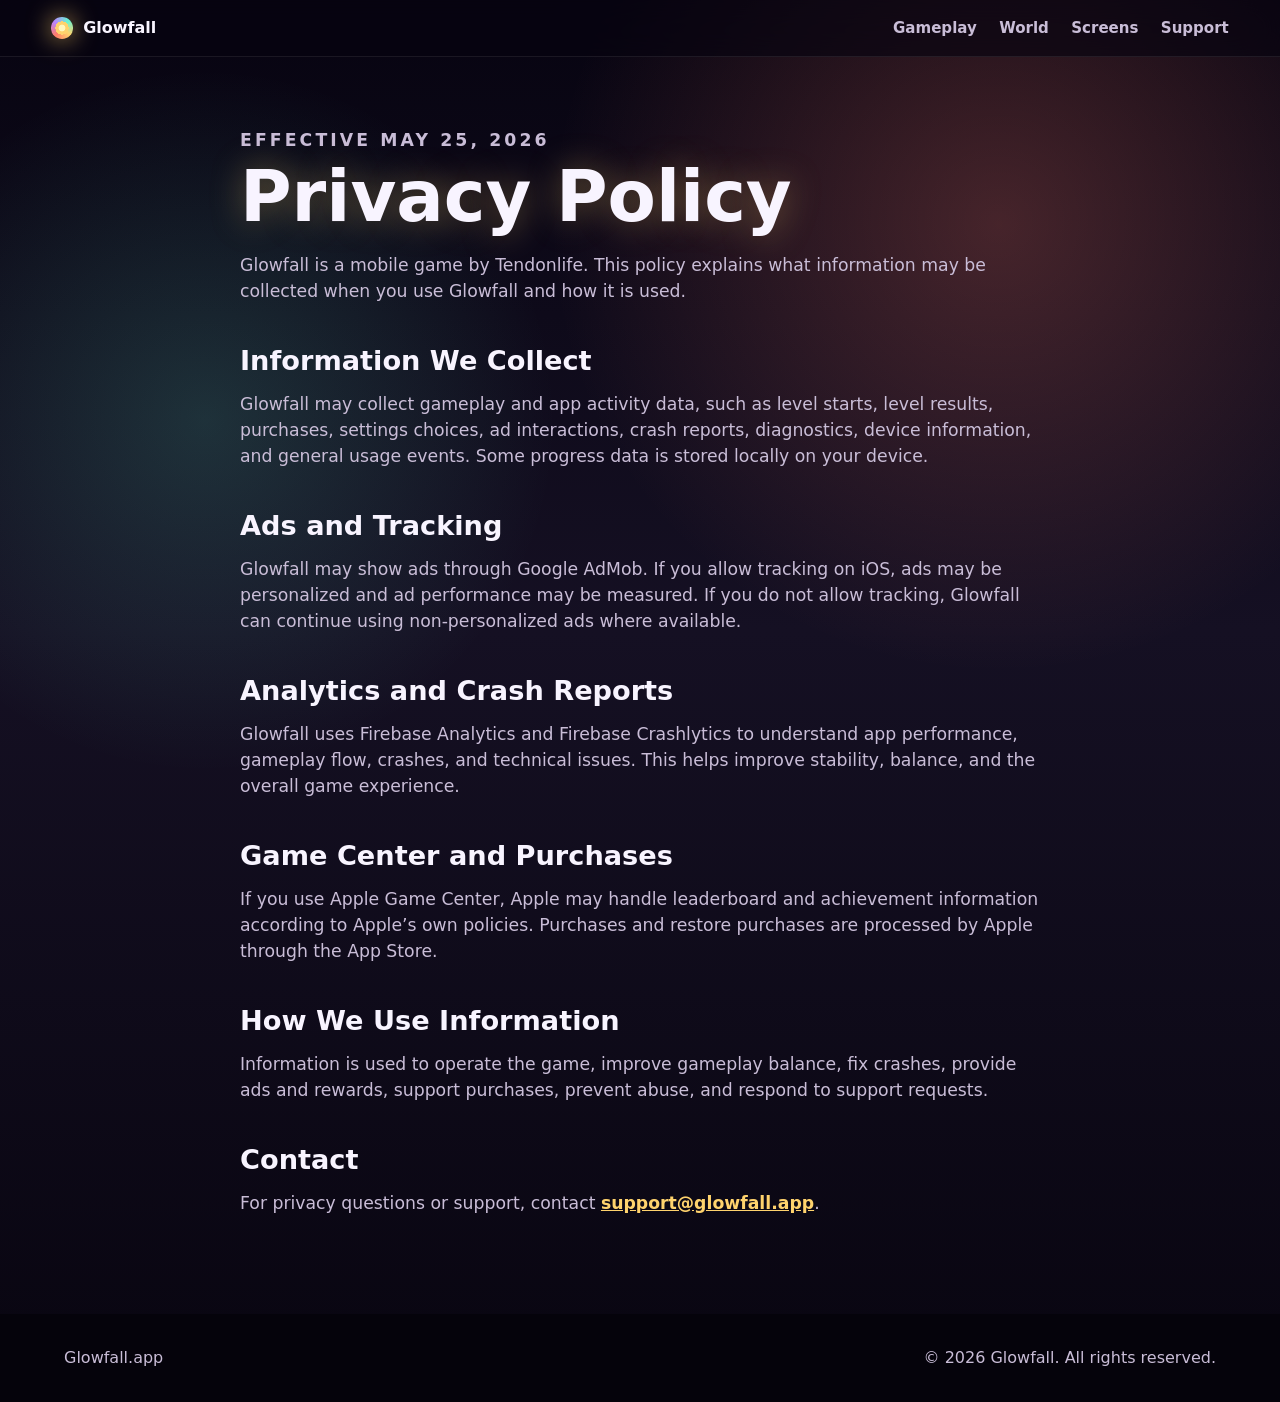
==== privacy.html @ 8d3ae29d "Add privacy policy page" ====
<!doctype html>
<html lang="en">
  <head>
    <meta charset="utf-8">
    <meta name="viewport" content="width=device-width, initial-scale=1">
    <title>Privacy Policy - Glowfall</title>
    <meta name="description" content="Glowfall privacy policy.">
    <meta name="theme-color" content="#080510">
    <link rel="icon" href="assets/favicon.svg" type="image/svg+xml">
    <link rel="stylesheet" href="styles.css">
  </head>
  <body>
    <header class="site-header" aria-label="Primary">
      <a class="brand" href="index.html" aria-label="Glowfall home">
        <span class="brand-mark" aria-hidden="true"></span>
        <span>Glowfall</span>
      </a>
      <nav>
        <a href="index.html#gameplay">Gameplay</a>
        <a href="index.html#world">World</a>
        <a href="index.html#screens">Screens</a>
        <a href="mailto:support@glowfall.app">Support</a>
      </nav>
    </header>

    <main>
      <section class="legal-page">
        <p class="eyebrow">Effective May 25, 2026</p>
        <h1>Privacy Policy</h1>
        <p>Glowfall is a mobile game by Tendonlife. This policy explains what information may be collected when you use Glowfall and how it is used.</p>

        <h2>Information We Collect</h2>
        <p>Glowfall may collect gameplay and app activity data, such as level starts, level results, purchases, settings choices, ad interactions, crash reports, diagnostics, device information, and general usage events. Some progress data is stored locally on your device.</p>

        <h2>Ads and Tracking</h2>
        <p>Glowfall may show ads through Google AdMob. If you allow tracking on iOS, ads may be personalized and ad performance may be measured. If you do not allow tracking, Glowfall can continue using non-personalized ads where available.</p>

        <h2>Analytics and Crash Reports</h2>
        <p>Glowfall uses Firebase Analytics and Firebase Crashlytics to understand app performance, gameplay flow, crashes, and technical issues. This helps improve stability, balance, and the overall game experience.</p>

        <h2>Game Center and Purchases</h2>
        <p>If you use Apple Game Center, Apple may handle leaderboard and achievement information according to Apple’s own policies. Purchases and restore purchases are processed by Apple through the App Store.</p>

        <h2>How We Use Information</h2>
        <p>Information is used to operate the game, improve gameplay balance, fix crashes, provide ads and rewards, support purchases, prevent abuse, and respond to support requests.</p>

        <h2>Contact</h2>
        <p>For privacy questions or support, contact <a href="mailto:support@glowfall.app">support@glowfall.app</a>.</p>
      </section>
    </main>

    <footer>
      <span>Glowfall.app</span>
      <span>© 2026 Glowfall. All rights reserved.</span>
    </footer>
  </body>
</html>
---- styles.css ----
:root {
  --ink: #f8f4ff;
  --muted: #c9bdd7;
  --soft: rgba(255, 255, 255, 0.12);
  --panel: rgba(16, 12, 28, 0.74);
  --panel-strong: rgba(20, 16, 34, 0.92);
  --gold: #ffd36d;
  --teal: #67f4d0;
  --violet: #b985ff;
  --coral: #ff7c68;
  --blue: #78c9ff;
  color-scheme: dark;
}

* {
  box-sizing: border-box;
}

html {
  scroll-behavior: smooth;
}

body {
  margin: 0;
  min-width: 320px;
  color: var(--ink);
  background:
    radial-gradient(circle at 78% 16%, rgba(255, 124, 104, 0.24), transparent 28rem),
    radial-gradient(circle at 16% 30%, rgba(103, 244, 208, 0.16), transparent 22rem),
    linear-gradient(180deg, #070411 0%, #151023 45%, #080510 100%);
  font-family: ui-sans-serif, system-ui, -apple-system, BlinkMacSystemFont, "Segoe UI", sans-serif;
  line-height: 1.5;
}

img {
  display: block;
  max-width: 100%;
}

a {
  color: inherit;
}

.site-header {
  position: fixed;
  z-index: 20;
  top: 0;
  left: 0;
  right: 0;
  display: flex;
  align-items: center;
  justify-content: space-between;
  gap: 1rem;
  padding: 1rem clamp(1.1rem, 4vw, 4rem);
  background: rgba(7, 4, 17, 0.64);
  border-bottom: 1px solid rgba(255, 255, 255, 0.08);
  backdrop-filter: blur(18px);
}

.brand {
  display: inline-flex;
  align-items: center;
  gap: 0.65rem;
  text-decoration: none;
  font-weight: 900;
  letter-spacing: 0;
}

.brand-mark {
  width: 1.35rem;
  height: 1.35rem;
  border-radius: 50%;
  background:
    radial-gradient(circle, #fff7bd 0 22%, #ffd36d 23% 42%, transparent 43%),
    conic-gradient(from 40deg, var(--teal), var(--gold), var(--coral), var(--violet), var(--teal));
  box-shadow: 0 0 24px rgba(255, 211, 109, 0.76);
}

nav {
  display: flex;
  align-items: center;
  gap: clamp(0.75rem, 2vw, 1.4rem);
  color: var(--muted);
  font-size: 0.94rem;
  font-weight: 750;
}

nav a {
  text-decoration: none;
}

nav a:hover {
  color: var(--ink);
}

.hero {
  position: relative;
  min-height: 94svh;
  display: grid;
  grid-template-columns: minmax(0, 0.95fr) minmax(20rem, 1.05fr);
  align-items: center;
  gap: clamp(2rem, 6vw, 6rem);
  padding: 7rem clamp(1.1rem, 5vw, 5rem) 4rem;
  overflow: hidden;
}

.hero::after {
  content: "";
  position: absolute;
  left: 0;
  right: 0;
  bottom: 0;
  height: 18vh;
  background: linear-gradient(180deg, transparent, rgba(8, 5, 16, 0.88));
  pointer-events: none;
}

.hero-copy {
  position: relative;
  z-index: 4;
  max-width: 42rem;
}

.eyebrow {
  margin: 0 0 0.8rem;
  color: var(--gold);
  font-size: 0.78rem;
  font-weight: 900;
  letter-spacing: 0.18em;
  text-transform: uppercase;
}

h1,
h2,
h3,
p {
  margin-top: 0;
}

h1 {
  margin-bottom: 1rem;
  font-size: 7rem;
  line-height: 0.88;
  letter-spacing: 0;
  text-shadow: 0 0 34px rgba(255, 211, 109, 0.36);
}

h2 {
  margin-bottom: 1rem;
  font-size: 4.2rem;
  line-height: 0.96;
  letter-spacing: 0;
}

h3 {
  margin-bottom: 0.55rem;
  font-size: 1.2rem;
}

.hero-lede,
.section-copy p,
.feature-list {
  color: var(--muted);
  font-size: 1.2rem;
}

.hero-actions {
  display: flex;
  flex-wrap: wrap;
  gap: 0.85rem;
  margin-top: 2rem;
}

.button {
  min-height: 3rem;
  display: inline-flex;
  align-items: center;
  justify-content: center;
  padding: 0.78rem 1.1rem;
  border-radius: 0.5rem;
  text-decoration: none;
  font-weight: 900;
}

.button.primary {
  color: #120b08;
  background: linear-gradient(135deg, #fff2a8, var(--gold) 45%, #ff9d5c);
  box-shadow: 0 18px 46px rgba(255, 178, 80, 0.24);
}

.button.secondary {
  background: rgba(255, 255, 255, 0.08);
  border: 1px solid rgba(255, 255, 255, 0.16);
}

.hero-media {
  position: relative;
  z-index: 3;
  min-height: 42rem;
  transform: translateX(-1rem);
}

.hero-shot {
  position: absolute;
  width: min(38vw, 23rem);
  border-radius: 2.4rem;
  box-shadow: 0 36px 90px rgba(0, 0, 0, 0.58);
}

.hero-shot-main {
  right: 12%;
  top: 1rem;
  transform: rotate(3deg);
}

.hero-shot-side {
  left: 0;
  bottom: 1rem;
  width: min(32vw, 18rem);
  transform: rotate(-8deg);
  opacity: 0.92;
}

.skyline {
  position: absolute;
  inset: 8% 2% auto auto;
  width: 75%;
  height: 58%;
  border: 1px solid rgba(255, 211, 109, 0.2);
  background:
    linear-gradient(90deg, rgba(255, 211, 109, 0.1), rgba(103, 244, 208, 0.1), rgba(255, 124, 104, 0.14)),
    repeating-linear-gradient(90deg, transparent 0 5.8rem, rgba(255, 255, 255, 0.08) 5.8rem 6rem);
  filter: blur(0.2px);
  transform: skewY(-8deg);
}

.signal-strip {
  display: grid;
  grid-template-columns: repeat(3, 1fr);
  gap: 1px;
  margin: 0 clamp(1.1rem, 5vw, 5rem);
  border: 1px solid rgba(255, 255, 255, 0.1);
  background: rgba(255, 255, 255, 0.1);
}

.signal-strip div {
  min-height: 9rem;
  padding: 1.35rem;
  background: rgba(8, 5, 16, 0.78);
}

.signal-strip strong,
.signal-strip span {
  display: block;
}

.signal-strip strong {
  margin-bottom: 0.45rem;
  font-size: 1.08rem;
}

.signal-strip span {
  color: var(--muted);
}

.section {
  padding: clamp(4rem, 9vw, 8rem) clamp(1.1rem, 5vw, 5rem);
}

.split {
  display: grid;
  grid-template-columns: minmax(0, 0.82fr) minmax(20rem, 1.18fr);
  align-items: center;
  gap: clamp(2rem, 6vw, 6rem);
}

.section-copy {
  max-width: 46rem;
}

.section-copy.centered {
  max-width: 64rem;
  margin-inline: auto;
  text-align: center;
}

.feature-list {
  display: grid;
  gap: 0.8rem;
  margin: 1.8rem 0 0;
  padding: 0;
  list-style: none;
}

.feature-list li {
  padding: 1rem 1rem 1rem 1.2rem;
  border-left: 3px solid var(--gold);
  background: rgba(255, 255, 255, 0.06);
}

.phone-pair {
  position: relative;
  display: grid;
  grid-template-columns: 1fr 1fr;
  align-items: center;
  gap: clamp(1rem, 3vw, 2rem);
}

.phone-frame {
  margin: 0;
  border-radius: 2.1rem;
  padding: 0.48rem;
  background: linear-gradient(135deg, rgba(255, 255, 255, 0.22), rgba(255, 255, 255, 0.03));
  box-shadow: 0 28px 70px rgba(0, 0, 0, 0.42);
}

.phone-frame img {
  border-radius: 1.65rem;
}

.phone-frame.lower {
  transform: translateY(3rem);
}

.world-band {
  background:
    linear-gradient(180deg, rgba(255, 255, 255, 0.04), rgba(255, 255, 255, 0.015)),
    linear-gradient(90deg, rgba(255, 211, 109, 0.08), rgba(185, 133, 255, 0.08));
}

.mechanic-grid {
  display: grid;
  grid-template-columns: repeat(4, 1fr);
  gap: 1rem;
  margin-top: 3rem;
}

.mechanic-grid article {
  min-height: 13rem;
  padding: 1.35rem;
  border: 1px solid rgba(255, 255, 255, 0.1);
  background: rgba(8, 5, 16, 0.54);
}

.mechanic-grid p {
  color: var(--muted);
  margin-bottom: 0;
}

.mini-icon {
  display: block;
  width: 2rem;
  height: 2rem;
  margin-bottom: 1rem;
  border-radius: 50%;
  box-shadow: 0 0 28px currentColor;
}

.mini-icon.gold {
  color: var(--gold);
  background: var(--gold);
}

.mini-icon.teal {
  color: var(--teal);
  background: var(--teal);
}

.mini-icon.violet {
  color: var(--violet);
  background: var(--violet);
}

.mini-icon.coral {
  color: var(--coral);
  background: var(--coral);
}

.screen-gallery {
  overflow: hidden;
}

.screens-row {
  display: grid;
  grid-template-columns: repeat(5, minmax(12rem, 1fr));
  gap: 1rem;
  margin-top: 3rem;
}

.screens-row img {
  width: 100%;
  aspect-ratio: 9 / 19.5;
  object-fit: cover;
  object-position: top;
  border-radius: 1.2rem;
  border: 1px solid rgba(255, 255, 255, 0.12);
  box-shadow: 0 22px 55px rgba(0, 0, 0, 0.36);
}

.screens-row img:nth-child(even) {
  transform: translateY(2rem);
}

.contact-band {
  display: grid;
  grid-template-columns: minmax(0, 1fr) minmax(18rem, 0.8fr);
  align-items: center;
  gap: 2rem;
  background: rgba(255, 255, 255, 0.05);
}

.contact-links {
  display: grid;
  gap: 0.7rem;
}

.contact-links a {
  padding: 1rem;
  border: 1px solid rgba(255, 255, 255, 0.12);
  background: rgba(8, 5, 16, 0.48);
  text-decoration: none;
  font-weight: 850;
}

footer {
  display: flex;
  justify-content: space-between;
  gap: 1rem;
  padding: 2rem clamp(1.1rem, 5vw, 5rem);
  color: var(--muted);
  background: #05030b;
}

.legal-page {
  max-width: 58rem;
  margin-inline: auto;
  padding: 8rem clamp(1.1rem, 5vw, 5rem) 5rem;
}

.legal-page h1 {
  margin-bottom: 1.5rem;
  font-size: 4.4rem;
}

.legal-page h2 {
  margin-top: 2.5rem;
  font-size: 1.7rem;
  line-height: 1.15;
}

.legal-page p {
  color: var(--muted);
  font-size: 1.08rem;
}

.legal-page a {
  color: var(--gold);
  font-weight: 800;
}

@media (max-width: 900px) {
  nav {
    display: none;
  }

  .hero,
  .split,
  .contact-band {
    grid-template-columns: 1fr;
  }

  .hero {
    padding-top: 6rem;
  }

  .hero-media {
    order: -1;
    min-height: 31rem;
    transform: none;
  }

  .hero-shot {
    width: min(58vw, 18rem);
  }

  .hero-shot-main {
    right: 2%;
  }

  .hero-shot-side {
    width: min(44vw, 13rem);
    left: 4%;
  }

  .signal-strip,
  .mechanic-grid {
    grid-template-columns: 1fr;
  }

  .screens-row {
    grid-template-columns: repeat(5, minmax(10rem, 72vw));
    overflow-x: auto;
    padding-bottom: 2.5rem;
    scroll-snap-type: x mandatory;
  }

  .screens-row img {
    scroll-snap-align: center;
  }
}

@media (max-width: 560px) {
  .site-header {
    padding-inline: 1rem;
  }

  h1 {
    font-size: 4.45rem;
  }

  h2 {
    font-size: 2.35rem;
  }

  .hero-lede,
  .section-copy p,
  .feature-list,
  .legal-page p {
    font-size: 1.02rem;
  }

  .hero-media {
    min-height: 27rem;
  }

  .phone-pair {
    grid-template-columns: 1fr;
  }

  .phone-frame.lower {
    transform: none;
  }

  footer {
    flex-direction: column;
  }
}
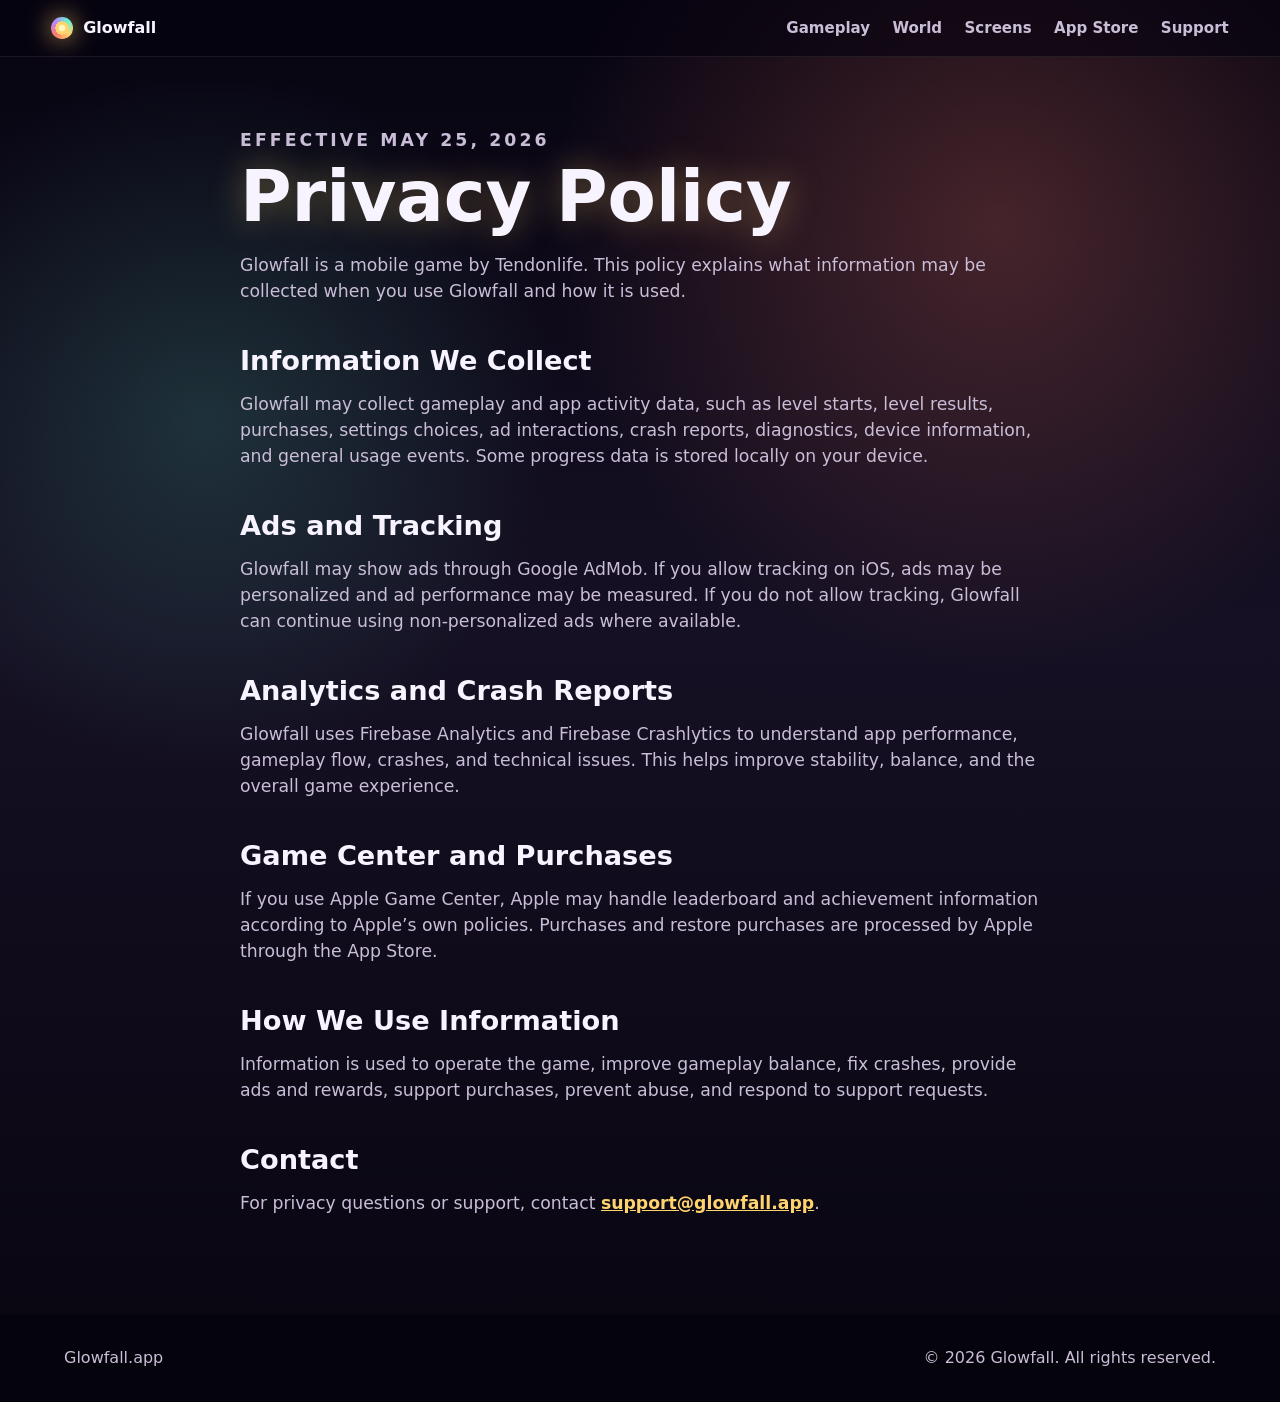
==== commit 738b2015: "Add App Store link" ====
--- a/privacy.html
+++ b/privacy.html
@@ -19,6 +19,7 @@
         <a href="index.html#gameplay">Gameplay</a>
         <a href="index.html#world">World</a>
         <a href="index.html#screens">Screens</a>
+        <a href="https://apps.apple.com/us/app/glowfall-lantern-spirits/id6771706543">App Store</a>
         <a href="mailto:support@glowfall.app">Support</a>
       </nav>
     </header>
--- a/styles.css
+++ b/styles.css
@@ -422,6 +422,12 @@
   font-weight: 850;
 }
 
+.contact-links .store-link {
+  color: #120b08;
+  background: linear-gradient(135deg, #fff2a8, var(--gold) 45%, #ff9d5c);
+  border-color: transparent;
+}
+
 footer {
   display: flex;
   justify-content: space-between;
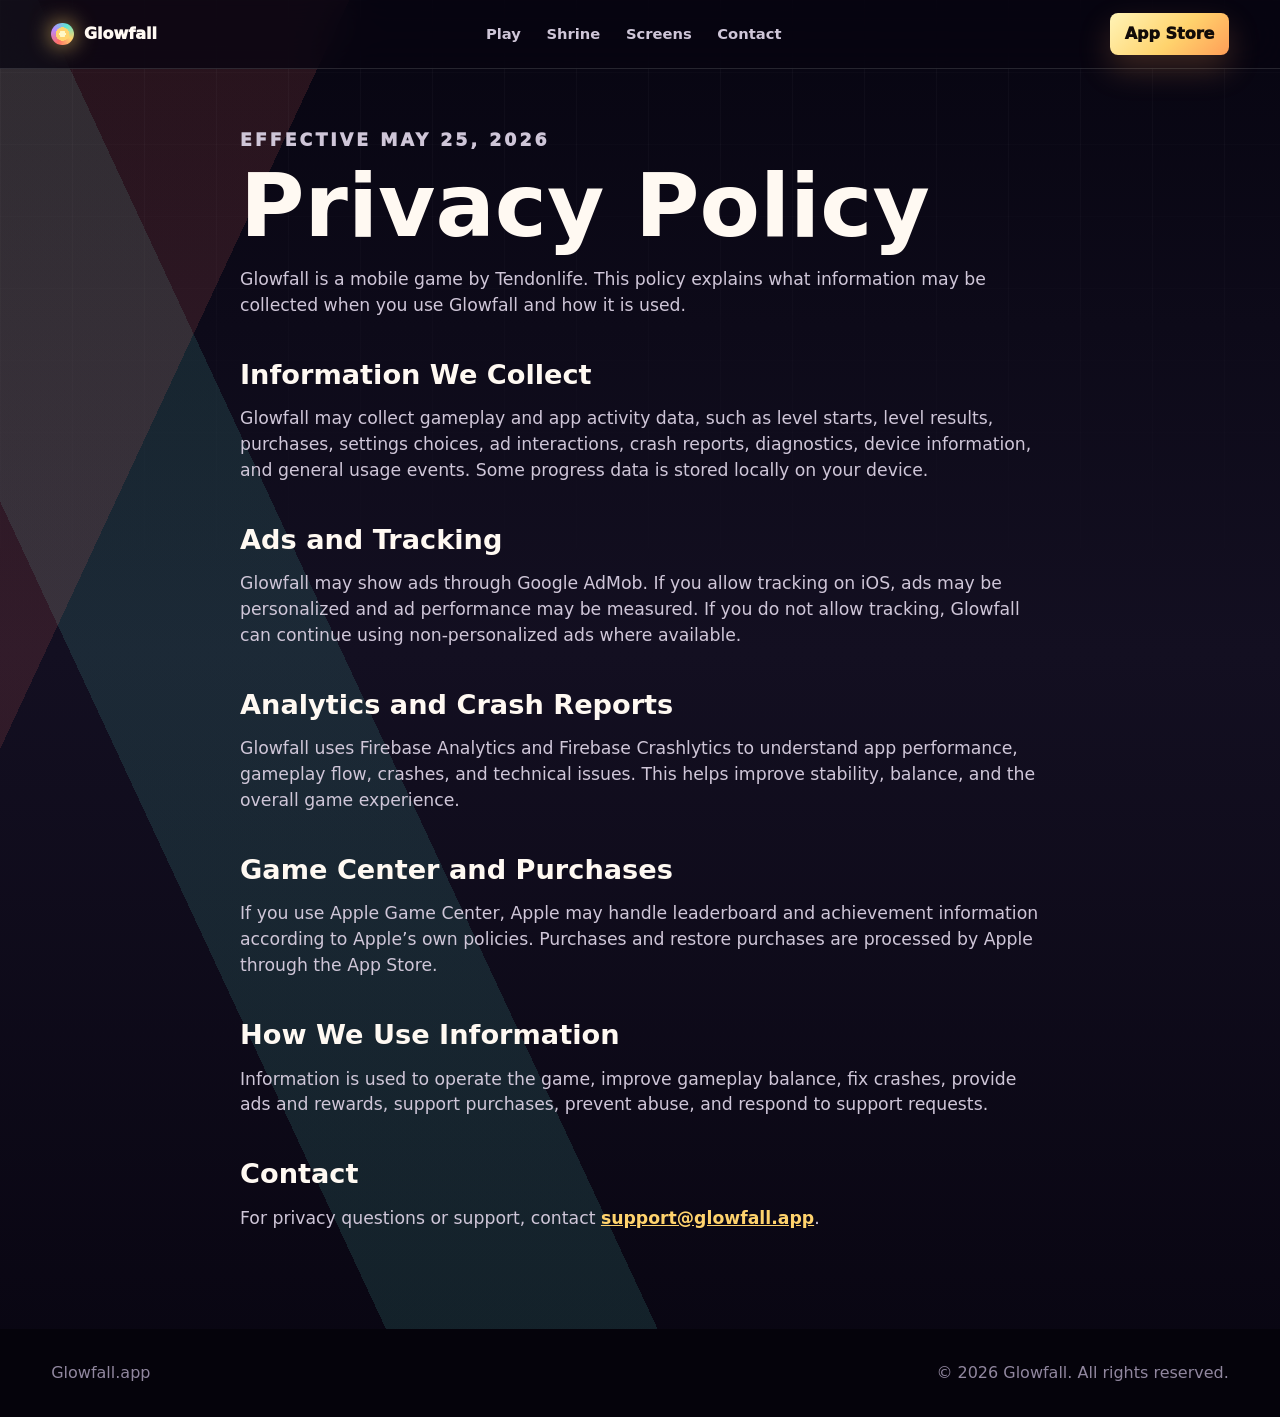
==== commit e444d24d: "Improve Glowfall website design" ====
--- a/privacy.html
+++ b/privacy.html
@@ -16,12 +16,12 @@
         <span>Glowfall</span>
       </a>
       <nav>
-        <a href="index.html#gameplay">Gameplay</a>
-        <a href="index.html#world">World</a>
+        <a href="index.html#play">Play</a>
+        <a href="index.html#shrine">Shrine</a>
         <a href="index.html#screens">Screens</a>
-        <a href="https://apps.apple.com/us/app/glowfall-lantern-spirits/id6771706543">App Store</a>
-        <a href="mailto:support@glowfall.app">Support</a>
+        <a href="index.html#contact">Contact</a>
       </nav>
+      <a class="nav-store" href="https://apps.apple.com/us/app/glowfall-lantern-spirits/id6771706543">App Store</a>
     </header>
 
     <main>
--- a/styles.css
+++ b/styles.css
@@ -1,14 +1,20 @@
 :root {
-  --ink: #f8f4ff;
-  --muted: #c9bdd7;
-  --soft: rgba(255, 255, 255, 0.12);
-  --panel: rgba(16, 12, 28, 0.74);
-  --panel-strong: rgba(20, 16, 34, 0.92);
+  --bg: #070511;
+  --bg-2: #130f21;
+  --ink: #fff9f2;
+  --muted: #cfc6d8;
+  --dim: #91879f;
+  --line: rgba(255, 255, 255, 0.13);
+  --glass: rgba(14, 11, 24, 0.72);
+  --glass-2: rgba(28, 23, 43, 0.72);
   --gold: #ffd36d;
-  --teal: #67f4d0;
-  --violet: #b985ff;
-  --coral: #ff7c68;
-  --blue: #78c9ff;
+  --amber: #ff9e57;
+  --teal: #5de8d1;
+  --blue: #77c7ff;
+  --green: #7df0a0;
+  --violet: #b98aff;
+  --danger: #ff6f66;
+  --max: 1180px;
   color-scheme: dark;
 }
 
@@ -25,11 +31,24 @@
   min-width: 320px;
   color: var(--ink);
   background:
-    radial-gradient(circle at 78% 16%, rgba(255, 124, 104, 0.24), transparent 28rem),
-    radial-gradient(circle at 16% 30%, rgba(103, 244, 208, 0.16), transparent 22rem),
-    linear-gradient(180deg, #070411 0%, #151023 45%, #080510 100%);
+    linear-gradient(115deg, rgba(255, 111, 102, 0.13) 0 18%, transparent 18% 100%),
+    linear-gradient(245deg, transparent 0 64%, rgba(93, 232, 209, 0.12) 64% 78%, transparent 78%),
+    linear-gradient(180deg, #070511 0%, #130f21 46%, #080511 100%);
   font-family: ui-sans-serif, system-ui, -apple-system, BlinkMacSystemFont, "Segoe UI", sans-serif;
   line-height: 1.5;
+}
+
+body::before {
+  content: "";
+  position: fixed;
+  inset: 0;
+  z-index: -1;
+  pointer-events: none;
+  background:
+    linear-gradient(90deg, rgba(255, 255, 255, 0.04) 1px, transparent 1px),
+    linear-gradient(180deg, rgba(255, 255, 255, 0.025) 1px, transparent 1px);
+  background-size: 72px 72px;
+  mask-image: linear-gradient(180deg, rgba(0, 0, 0, 0.85), transparent 74%);
 }
 
 img {
@@ -43,89 +62,114 @@
 
 .site-header {
   position: fixed;
-  z-index: 20;
-  top: 0;
-  left: 0;
-  right: 0;
+  inset: 0 0 auto;
+  z-index: 30;
+  display: grid;
+  grid-template-columns: auto 1fr auto;
+  align-items: center;
+  gap: 1rem;
+  padding: 0.82rem clamp(1rem, 4vw, 3.5rem);
+  background: rgba(7, 5, 17, 0.74);
+  border-bottom: 1px solid var(--line);
+  backdrop-filter: blur(18px);
+}
+
+.brand,
+nav,
+.hero-actions,
+.store-button,
+.button,
+.run-chip,
+.final-actions {
   display: flex;
   align-items: center;
-  justify-content: space-between;
-  gap: 1rem;
-  padding: 1rem clamp(1.1rem, 4vw, 4rem);
-  background: rgba(7, 4, 17, 0.64);
-  border-bottom: 1px solid rgba(255, 255, 255, 0.08);
-  backdrop-filter: blur(18px);
 }
 
 .brand {
+  gap: 0.65rem;
+  text-decoration: none;
+  font-weight: 950;
+}
+
+.brand-mark {
+  width: 1.4rem;
+  height: 1.4rem;
+  border-radius: 50%;
+  background:
+    radial-gradient(circle at 50% 50%, #fff8c7 0 20%, #ffd36d 21% 42%, transparent 43%),
+    conic-gradient(from 28deg, var(--teal), var(--gold), var(--danger), var(--violet), var(--teal));
+  box-shadow: 0 0 22px rgba(255, 211, 109, 0.78);
+}
+
+nav {
+  justify-content: center;
+  gap: clamp(0.75rem, 2vw, 1.65rem);
+  color: var(--muted);
+  font-size: 0.92rem;
+  font-weight: 820;
+}
+
+nav a,
+.nav-store,
+.button,
+.store-button,
+.contact-links a,
+footer a {
+  text-decoration: none;
+}
+
+nav a:hover,
+footer a:hover {
+  color: var(--gold);
+}
+
+.nav-store {
+  min-height: 2.4rem;
   display: inline-flex;
   align-items: center;
-  gap: 0.65rem;
-  text-decoration: none;
-  font-weight: 900;
-  letter-spacing: 0;
-}
-
-.brand-mark {
-  width: 1.35rem;
-  height: 1.35rem;
-  border-radius: 50%;
-  background:
-    radial-gradient(circle, #fff7bd 0 22%, #ffd36d 23% 42%, transparent 43%),
-    conic-gradient(from 40deg, var(--teal), var(--gold), var(--coral), var(--violet), var(--teal));
-  box-shadow: 0 0 24px rgba(255, 211, 109, 0.76);
-}
-
-nav {
-  display: flex;
-  align-items: center;
-  gap: clamp(0.75rem, 2vw, 1.4rem);
-  color: var(--muted);
-  font-size: 0.94rem;
-  font-weight: 750;
-}
-
-nav a {
-  text-decoration: none;
-}
-
-nav a:hover {
-  color: var(--ink);
+  justify-content: center;
+  padding: 0.55rem 0.9rem;
+  color: #120b08;
+  background: linear-gradient(135deg, #fff4b7, var(--gold) 55%, var(--amber));
+  border-radius: 0.5rem;
+  font-weight: 950;
+  box-shadow: 0 14px 32px rgba(255, 158, 87, 0.22);
 }
 
 .hero {
   position: relative;
-  min-height: 94svh;
-  display: grid;
-  grid-template-columns: minmax(0, 0.95fr) minmax(20rem, 1.05fr);
+  min-height: 100svh;
+  display: grid;
+  grid-template-columns: minmax(0, 0.88fr) minmax(25rem, 1.12fr);
   align-items: center;
-  gap: clamp(2rem, 6vw, 6rem);
-  padding: 7rem clamp(1.1rem, 5vw, 5rem) 4rem;
+  gap: clamp(2rem, 6vw, 5.5rem);
+  max-width: 1380px;
+  margin-inline: auto;
+  padding: 7rem clamp(1rem, 4vw, 3.5rem) 4rem;
   overflow: hidden;
 }
 
 .hero::after {
   content: "";
   position: absolute;
-  left: 0;
-  right: 0;
-  bottom: 0;
-  height: 18vh;
-  background: linear-gradient(180deg, transparent, rgba(8, 5, 16, 0.88));
-  pointer-events: none;
+  left: clamp(1rem, 4vw, 3.5rem);
+  right: clamp(1rem, 4vw, 3.5rem);
+  bottom: 2rem;
+  height: 1px;
+  background: linear-gradient(90deg, transparent, rgba(255, 211, 109, 0.48), rgba(93, 232, 209, 0.28), transparent);
 }
 
 .hero-copy {
   position: relative;
-  z-index: 4;
-  max-width: 42rem;
+  z-index: 5;
+  max-width: 38rem;
 }
 
 .eyebrow {
-  margin: 0 0 0.8rem;
+  margin: 0 0 0.85rem;
   color: var(--gold);
-  font-size: 0.78rem;
-  font-weight: 900;
+  font-size: 0.76rem;
+  font-weight: 950;
   letter-spacing: 0.18em;
   text-transform: uppercase;
 }
@@ -138,314 +182,442 @@
 }
 
 h1 {
-  margin-bottom: 1rem;
-  font-size: 7rem;
-  line-height: 0.88;
+  margin-bottom: 1.05rem;
+  font-size: clamp(5rem, 9.6vw, 8.6rem);
+  line-height: 0.86;
   letter-spacing: 0;
-  text-shadow: 0 0 34px rgba(255, 211, 109, 0.36);
 }
 
 h2 {
   margin-bottom: 1rem;
-  font-size: 4.2rem;
-  line-height: 0.96;
+  font-size: clamp(2.45rem, 6vw, 5.4rem);
+  line-height: 0.95;
   letter-spacing: 0;
 }
 
 h3 {
-  margin-bottom: 0.55rem;
-  font-size: 1.2rem;
+  margin-bottom: 0.45rem;
+  font-size: 1.15rem;
 }
 
 .hero-lede,
-.section-copy p,
-.feature-list {
+.section-heading p,
+.shrine-copy p,
+.pressure-copy p,
+.play-notes p,
+.quick-signals p,
+.shrine-details span {
   color: var(--muted);
-  font-size: 1.2rem;
+  font-size: 1.14rem;
 }
 
 .hero-actions {
-  display: flex;
   flex-wrap: wrap;
-  gap: 0.85rem;
+  gap: 0.8rem;
   margin-top: 2rem;
 }
 
+.store-button {
+  width: fit-content;
+  min-height: 3.85rem;
+  flex-direction: column;
+  align-items: flex-start;
+  justify-content: center;
+  padding: 0.7rem 1.15rem;
+  color: #130d08;
+  background: linear-gradient(135deg, #fff6c4 0%, var(--gold) 54%, var(--amber) 100%);
+  border-radius: 0.65rem;
+  font-weight: 950;
+  box-shadow: 0 22px 55px rgba(255, 158, 87, 0.24);
+}
+
+.store-button span {
+  font-size: 0.72rem;
+  line-height: 1;
+  text-transform: uppercase;
+  letter-spacing: 0.1em;
+}
+
+.store-button strong {
+  font-size: 1.35rem;
+  line-height: 1.1;
+}
+
 .button {
-  min-height: 3rem;
-  display: inline-flex;
-  align-items: center;
+  min-height: 3.85rem;
   justify-content: center;
-  padding: 0.78rem 1.1rem;
-  border-radius: 0.5rem;
-  text-decoration: none;
-  font-weight: 900;
-}
-
-.button.primary {
-  color: #120b08;
-  background: linear-gradient(135deg, #fff2a8, var(--gold) 45%, #ff9d5c);
-  box-shadow: 0 18px 46px rgba(255, 178, 80, 0.24);
+  padding: 0.86rem 1.05rem;
+  border-radius: 0.65rem;
+  font-weight: 920;
 }
 
 .button.secondary {
-  background: rgba(255, 255, 255, 0.08);
+  color: var(--ink);
+  background: rgba(255, 255, 255, 0.075);
+  border: 1px solid var(--line);
+}
+
+.hero-showcase {
+  position: relative;
+  z-index: 4;
+  min-height: 43rem;
+}
+
+.hero-backdrop {
+  position: absolute;
+  inset: 9% 0 14% 8%;
+  border: 1px solid rgba(255, 211, 109, 0.24);
+  background:
+    linear-gradient(135deg, rgba(255, 211, 109, 0.15), rgba(119, 199, 255, 0.12) 46%, rgba(255, 111, 102, 0.16)),
+    repeating-linear-gradient(90deg, rgba(255, 255, 255, 0.06) 0 1px, transparent 1px 4.75rem);
+  transform: skewY(-7deg);
+}
+
+.device {
+  margin: 0;
+  border-radius: 2.35rem;
+  padding: 0.45rem;
+  background: linear-gradient(145deg, rgba(255, 255, 255, 0.28), rgba(255, 255, 255, 0.05));
+  border: 1px solid rgba(255, 255, 255, 0.14);
+  box-shadow: 0 36px 100px rgba(0, 0, 0, 0.58);
+}
+
+.device img {
+  width: 100%;
+  border-radius: 1.9rem;
+}
+
+.primary-device {
+  position: absolute;
+  right: 6%;
+  top: 0;
+  width: min(37vw, 24rem);
+  transform: rotate(2.6deg);
+}
+
+.secondary-device {
+  position: absolute;
+  left: 2%;
+  bottom: 1rem;
+  width: min(29vw, 17rem);
+  transform: rotate(-8deg);
+}
+
+.run-chip {
+  position: absolute;
+  z-index: 6;
+  min-width: 9.4rem;
+  justify-content: space-between;
+  gap: 1rem;
+  padding: 0.9rem 1rem;
+  background: rgba(7, 5, 17, 0.78);
   border: 1px solid rgba(255, 255, 255, 0.16);
-}
-
-.hero-media {
-  position: relative;
-  z-index: 3;
-  min-height: 42rem;
-  transform: translateX(-1rem);
-}
-
-.hero-shot {
-  position: absolute;
-  width: min(38vw, 23rem);
-  border-radius: 2.4rem;
-  box-shadow: 0 36px 90px rgba(0, 0, 0, 0.58);
-}
-
-.hero-shot-main {
-  right: 12%;
-  top: 1rem;
-  transform: rotate(3deg);
-}
-
-.hero-shot-side {
+  border-radius: 0.8rem;
+  backdrop-filter: blur(14px);
+  box-shadow: 0 20px 45px rgba(0, 0, 0, 0.28);
+}
+
+.run-chip span {
+  color: var(--dim);
+  font-size: 0.76rem;
+  font-weight: 850;
+}
+
+.run-chip strong {
+  font-size: 1.25rem;
+}
+
+.chip-score {
   left: 0;
-  bottom: 1rem;
-  width: min(32vw, 18rem);
-  transform: rotate(-8deg);
-  opacity: 0.92;
-}
-
-.skyline {
-  position: absolute;
-  inset: 8% 2% auto auto;
-  width: 75%;
-  height: 58%;
-  border: 1px solid rgba(255, 211, 109, 0.2);
-  background:
-    linear-gradient(90deg, rgba(255, 211, 109, 0.1), rgba(103, 244, 208, 0.1), rgba(255, 124, 104, 0.14)),
-    repeating-linear-gradient(90deg, transparent 0 5.8rem, rgba(255, 255, 255, 0.08) 5.8rem 6rem);
-  filter: blur(0.2px);
-  transform: skewY(-8deg);
-}
-
-.signal-strip {
+  top: 20%;
+}
+
+.chip-chain {
+  right: 0;
+  bottom: 18%;
+}
+
+.quick-signals {
+  max-width: var(--max);
   display: grid;
   grid-template-columns: repeat(3, 1fr);
   gap: 1px;
-  margin: 0 clamp(1.1rem, 5vw, 5rem);
-  border: 1px solid rgba(255, 255, 255, 0.1);
-  background: rgba(255, 255, 255, 0.1);
-}
-
-.signal-strip div {
-  min-height: 9rem;
+  margin: 0 auto;
+  padding-inline: clamp(1rem, 4vw, 3.5rem);
+}
+
+.quick-signals div {
+  min-height: 11rem;
   padding: 1.35rem;
-  background: rgba(8, 5, 16, 0.78);
-}
-
-.signal-strip strong,
-.signal-strip span {
+  background: rgba(255, 255, 255, 0.055);
+  border-top: 1px solid var(--line);
+  border-bottom: 1px solid var(--line);
+}
+
+.quick-signals div:first-child {
+  border-left: 1px solid var(--line);
+}
+
+.quick-signals div:last-child {
+  border-right: 1px solid var(--line);
+}
+
+.quick-signals span,
+.quick-signals strong {
   display: block;
 }
 
-.signal-strip strong {
+.quick-signals span {
+  margin-bottom: 0.75rem;
+  color: var(--gold);
+  font-weight: 950;
+}
+
+.quick-signals strong {
   margin-bottom: 0.45rem;
-  font-size: 1.08rem;
-}
-
-.signal-strip span {
-  color: var(--muted);
+  font-size: 1.24rem;
+}
+
+.quick-signals p {
+  margin-bottom: 0;
+  font-size: 1rem;
 }
 
 .section {
-  padding: clamp(4rem, 9vw, 8rem) clamp(1.1rem, 5vw, 5rem);
-}
-
-.split {
-  display: grid;
-  grid-template-columns: minmax(0, 0.82fr) minmax(20rem, 1.18fr);
-  align-items: center;
-  gap: clamp(2rem, 6vw, 6rem);
-}
-
-.section-copy {
-  max-width: 46rem;
-}
-
-.section-copy.centered {
-  max-width: 64rem;
+  max-width: 1380px;
   margin-inline: auto;
-  text-align: center;
-}
-
-.feature-list {
-  display: grid;
-  gap: 0.8rem;
-  margin: 1.8rem 0 0;
-  padding: 0;
-  list-style: none;
-}
-
-.feature-list li {
-  padding: 1rem 1rem 1rem 1.2rem;
-  border-left: 3px solid var(--gold);
-  background: rgba(255, 255, 255, 0.06);
-}
-
-.phone-pair {
-  position: relative;
-  display: grid;
-  grid-template-columns: 1fr 1fr;
-  align-items: center;
-  gap: clamp(1rem, 3vw, 2rem);
-}
-
-.phone-frame {
+  padding: clamp(4.5rem, 8vw, 8rem) clamp(1rem, 4vw, 3.5rem);
+}
+
+.section-heading {
+  max-width: 63rem;
+  margin-bottom: 3rem;
+}
+
+.section-heading.compact {
+  max-width: 58rem;
+}
+
+.play-layout {
+  display: grid;
+  grid-template-columns: minmax(21rem, 0.74fr) minmax(20rem, 0.46fr);
+  align-items: stretch;
+  gap: 1.2rem;
+}
+
+.wide-shot {
   margin: 0;
-  border-radius: 2.1rem;
-  padding: 0.48rem;
-  background: linear-gradient(135deg, rgba(255, 255, 255, 0.22), rgba(255, 255, 255, 0.03));
-  box-shadow: 0 28px 70px rgba(0, 0, 0, 0.42);
-}
-
-.phone-frame img {
-  border-radius: 1.65rem;
-}
-
-.phone-frame.lower {
-  transform: translateY(3rem);
-}
-
-.world-band {
-  background:
-    linear-gradient(180deg, rgba(255, 255, 255, 0.04), rgba(255, 255, 255, 0.015)),
-    linear-gradient(90deg, rgba(255, 211, 109, 0.08), rgba(185, 133, 255, 0.08));
-}
-
-.mechanic-grid {
-  display: grid;
-  grid-template-columns: repeat(4, 1fr);
-  gap: 1rem;
-  margin-top: 3rem;
-}
-
-.mechanic-grid article {
-  min-height: 13rem;
+  min-height: 38rem;
+  overflow: hidden;
+  border: 1px solid var(--line);
+  background: var(--glass);
+}
+
+.wide-shot img {
+  width: 100%;
+  height: 100%;
+  object-fit: cover;
+  object-position: top center;
+}
+
+.play-notes {
+  display: grid;
+  gap: 1px;
+  background: rgba(255, 255, 255, 0.12);
+  border: 1px solid var(--line);
+}
+
+.play-notes article {
+  min-height: 12rem;
   padding: 1.35rem;
-  border: 1px solid rgba(255, 255, 255, 0.1);
-  background: rgba(8, 5, 16, 0.54);
-}
-
-.mechanic-grid p {
-  color: var(--muted);
-  margin-bottom: 0;
-}
-
-.mini-icon {
+  background: rgba(11, 8, 20, 0.88);
+}
+
+.note-mark {
   display: block;
-  width: 2rem;
-  height: 2rem;
-  margin-bottom: 1rem;
-  border-radius: 50%;
-  box-shadow: 0 0 28px currentColor;
-}
-
-.mini-icon.gold {
+  width: 2.3rem;
+  height: 0.32rem;
+  margin-bottom: 1.2rem;
+  border-radius: 999px;
+  box-shadow: 0 0 24px currentColor;
+}
+
+.note-mark.gold {
   color: var(--gold);
   background: var(--gold);
 }
 
-.mini-icon.teal {
-  color: var(--teal);
-  background: var(--teal);
-}
-
-.mini-icon.violet {
-  color: var(--violet);
-  background: var(--violet);
-}
-
-.mini-icon.coral {
-  color: var(--coral);
-  background: var(--coral);
-}
-
-.screen-gallery {
+.note-mark.blue {
+  color: var(--blue);
+  background: var(--blue);
+}
+
+.note-mark.green {
+  color: var(--green);
+  background: var(--green);
+}
+
+.shrine-section {
+  display: grid;
+  grid-template-columns: minmax(0, 0.86fr) minmax(24rem, 1.14fr);
+  align-items: center;
+  gap: clamp(2rem, 6vw, 5rem);
+}
+
+.shrine-copy {
+  max-width: 39rem;
+}
+
+.shrine-grid {
+  display: grid;
+  grid-template-columns: minmax(15rem, 0.65fr) minmax(15rem, 0.55fr);
+  align-items: center;
+  gap: 1rem;
+}
+
+.shrine-device {
+  width: min(100%, 22rem);
+  justify-self: end;
+}
+
+.shrine-details {
+  display: grid;
+  gap: 1px;
+  border: 1px solid var(--line);
+  background: rgba(255, 255, 255, 0.11);
+}
+
+.shrine-details div {
+  padding: 1.2rem;
+  background: rgba(15, 11, 25, 0.82);
+}
+
+.shrine-details strong,
+.shrine-details span {
+  display: block;
+}
+
+.shrine-details strong {
+  margin-bottom: 0.4rem;
+}
+
+.shrine-details span {
+  font-size: 0.98rem;
+}
+
+.pressure-section {
+  display: grid;
+  grid-template-columns: minmax(20rem, 0.86fr) minmax(0, 0.7fr);
+  align-items: center;
+  gap: clamp(2rem, 6vw, 5rem);
+  background:
+    linear-gradient(115deg, rgba(255, 111, 102, 0.24), transparent 40%),
+    linear-gradient(180deg, rgba(255, 255, 255, 0.055), rgba(255, 255, 255, 0.02));
+  border-top: 1px solid var(--line);
+  border-bottom: 1px solid var(--line);
+}
+
+.pressure-shot {
+  margin: 0;
+  max-height: 44rem;
   overflow: hidden;
-}
-
-.screens-row {
-  display: grid;
-  grid-template-columns: repeat(5, minmax(12rem, 1fr));
-  gap: 1rem;
-  margin-top: 3rem;
-}
-
-.screens-row img {
+  border: 1px solid rgba(255, 211, 109, 0.2);
+}
+
+.pressure-shot img {
+  width: 100%;
+  height: 100%;
+  object-fit: cover;
+  object-position: top center;
+}
+
+.pressure-copy {
+  max-width: 34rem;
+}
+
+.screens-section {
+  overflow: hidden;
+}
+
+.screens-grid {
+  display: grid;
+  grid-template-columns: repeat(6, minmax(10rem, 1fr));
+  gap: 0.85rem;
+}
+
+.screens-grid img {
   width: 100%;
   aspect-ratio: 9 / 19.5;
   object-fit: cover;
-  object-position: top;
-  border-radius: 1.2rem;
-  border: 1px solid rgba(255, 255, 255, 0.12);
-  box-shadow: 0 22px 55px rgba(0, 0, 0, 0.36);
-}
-
-.screens-row img:nth-child(even) {
+  object-position: top center;
+  border: 1px solid var(--line);
+  border-radius: 0.75rem;
+  box-shadow: 0 22px 60px rgba(0, 0, 0, 0.34);
+}
+
+.screens-grid img:nth-child(2),
+.screens-grid img:nth-child(5) {
   transform: translateY(2rem);
 }
 
-.contact-band {
-  display: grid;
-  grid-template-columns: minmax(0, 1fr) minmax(18rem, 0.8fr);
+.screens-grid img:nth-child(3) {
+  transform: translateY(-1.2rem);
+}
+
+.final-cta {
+  display: grid;
+  grid-template-columns: minmax(0, 0.92fr) minmax(20rem, 0.62fr);
   align-items: center;
   gap: 2rem;
-  background: rgba(255, 255, 255, 0.05);
+  background:
+    linear-gradient(100deg, rgba(255, 211, 109, 0.14), rgba(119, 199, 255, 0.08) 48%, rgba(185, 138, 255, 0.12)),
+    rgba(255, 255, 255, 0.035);
+  border-top: 1px solid var(--line);
+}
+
+.final-actions {
+  flex-direction: column;
+  align-items: stretch;
+  gap: 1rem;
 }
 
 .contact-links {
   display: grid;
-  gap: 0.7rem;
+  gap: 0.55rem;
 }
 
 .contact-links a {
-  padding: 1rem;
-  border: 1px solid rgba(255, 255, 255, 0.12);
-  background: rgba(8, 5, 16, 0.48);
-  text-decoration: none;
-  font-weight: 850;
-}
-
-.contact-links .store-link {
-  color: #120b08;
-  background: linear-gradient(135deg, #fff2a8, var(--gold) 45%, #ff9d5c);
-  border-color: transparent;
+  padding: 0.95rem 1rem;
+  color: var(--muted);
+  background: rgba(7, 5, 17, 0.48);
+  border: 1px solid var(--line);
+  border-radius: 0.55rem;
+  font-weight: 820;
+}
+
+.contact-links a:hover {
+  color: var(--ink);
+  border-color: rgba(255, 211, 109, 0.38);
 }
 
 footer {
   display: flex;
   justify-content: space-between;
   gap: 1rem;
-  padding: 2rem clamp(1.1rem, 5vw, 5rem);
-  color: var(--muted);
+  padding: 2rem clamp(1rem, 4vw, 3.5rem);
+  color: var(--dim);
   background: #05030b;
 }
 
 .legal-page {
   max-width: 58rem;
   margin-inline: auto;
-  padding: 8rem clamp(1.1rem, 5vw, 5rem) 5rem;
+  padding: 8rem clamp(1rem, 5vw, 5rem) 5rem;
 }
 
 .legal-page h1 {
   margin-bottom: 1.5rem;
-  font-size: 4.4rem;
+  font-size: clamp(3.5rem, 8vw, 5.5rem);
 }
 
 .legal-page h2 {
@@ -464,87 +636,130 @@
   font-weight: 800;
 }
 
-@media (max-width: 900px) {
+@media (max-width: 1000px) {
+  .site-header {
+    grid-template-columns: auto auto;
+  }
+
   nav {
     display: none;
   }
 
   .hero,
-  .split,
-  .contact-band {
+  .shrine-section,
+  .pressure-section,
+  .final-cta {
     grid-template-columns: 1fr;
   }
 
   .hero {
+    min-height: auto;
     padding-top: 6rem;
   }
 
-  .hero-media {
+  .hero-showcase {
     order: -1;
-    min-height: 31rem;
-    transform: none;
-  }
-
-  .hero-shot {
-    width: min(58vw, 18rem);
-  }
-
-  .hero-shot-main {
-    right: 2%;
-  }
-
-  .hero-shot-side {
-    width: min(44vw, 13rem);
-    left: 4%;
-  }
-
-  .signal-strip,
-  .mechanic-grid {
+    min-height: 35rem;
+  }
+
+  .primary-device {
+    width: min(58vw, 22rem);
+    right: 3%;
+  }
+
+  .secondary-device {
+    width: min(42vw, 14rem);
+    left: 3%;
+  }
+
+  .quick-signals {
     grid-template-columns: 1fr;
   }
 
-  .screens-row {
-    grid-template-columns: repeat(5, minmax(10rem, 72vw));
+  .quick-signals div,
+  .quick-signals div:first-child,
+  .quick-signals div:last-child {
+    border-left: 1px solid var(--line);
+    border-right: 1px solid var(--line);
+  }
+
+  .play-layout,
+  .shrine-grid {
+    grid-template-columns: 1fr;
+  }
+
+  .shrine-device {
+    justify-self: start;
+  }
+
+  .screens-grid {
+    grid-template-columns: repeat(6, minmax(10rem, 38vw));
     overflow-x: auto;
-    padding-bottom: 2.5rem;
+    padding: 1.5rem 0 2.8rem;
     scroll-snap-type: x mandatory;
   }
 
-  .screens-row img {
+  .screens-grid img {
     scroll-snap-align: center;
   }
 }
 
-@media (max-width: 560px) {
+@media (max-width: 620px) {
   .site-header {
     padding-inline: 1rem;
   }
 
+  .nav-store {
+    min-height: 2.25rem;
+    padding-inline: 0.72rem;
+    font-size: 0.86rem;
+  }
+
   h1 {
-    font-size: 4.45rem;
+    font-size: 4.55rem;
   }
 
   h2 {
-    font-size: 2.35rem;
+    font-size: 2.5rem;
   }
 
   .hero-lede,
-  .section-copy p,
-  .feature-list,
+  .section-heading p,
+  .shrine-copy p,
+  .pressure-copy p,
+  .play-notes p,
   .legal-page p {
     font-size: 1.02rem;
   }
 
-  .hero-media {
-    min-height: 27rem;
-  }
-
-  .phone-pair {
-    grid-template-columns: 1fr;
-  }
-
-  .phone-frame.lower {
-    transform: none;
+  .hero-showcase {
+    min-height: 30rem;
+  }
+
+  .hero-backdrop {
+    inset: 12% 0 20% 0;
+  }
+
+  .run-chip {
+    min-width: 8.2rem;
+    padding: 0.75rem;
+  }
+
+  .chip-score {
+    top: 16%;
+  }
+
+  .chip-chain {
+    bottom: 12%;
+  }
+
+  .wide-shot,
+  .pressure-shot {
+    min-height: 30rem;
+  }
+
+  .screens-grid {
+    grid-template-columns: repeat(6, minmax(10rem, 72vw));
   }
 
   footer {
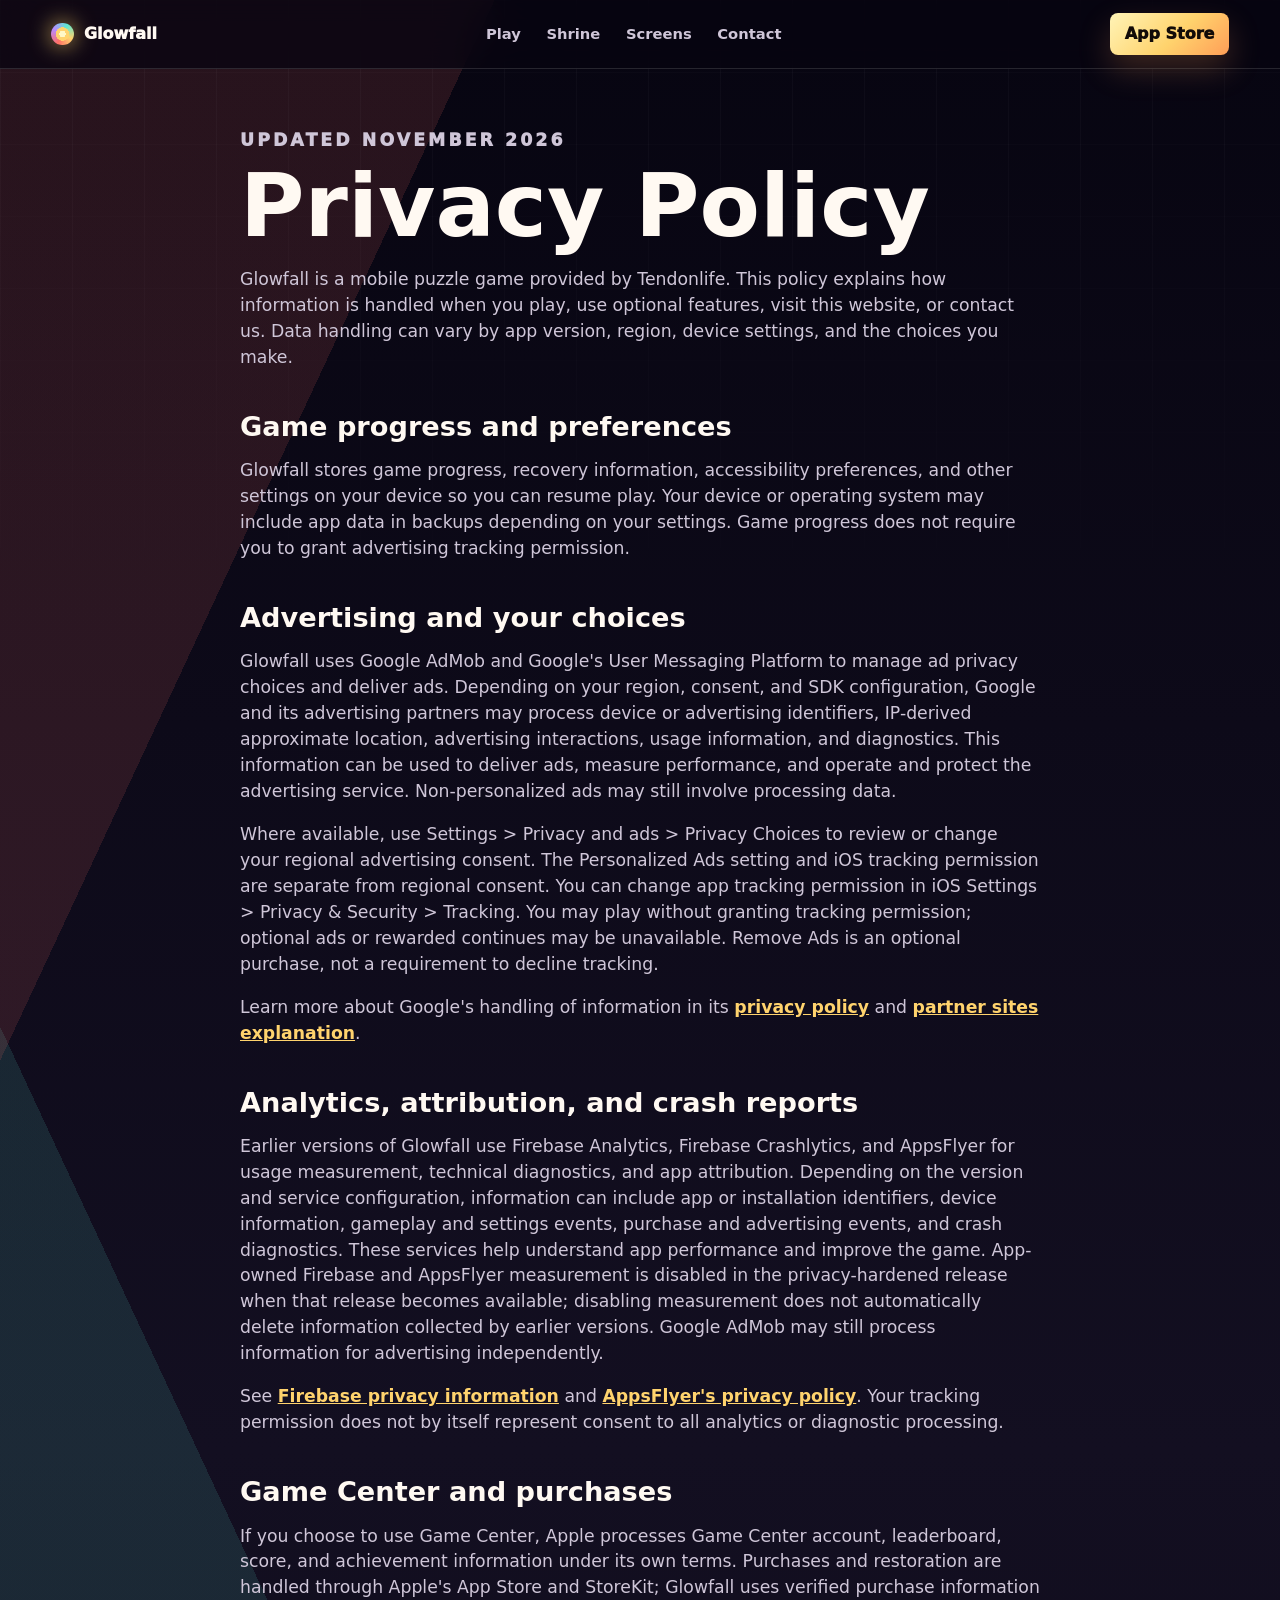
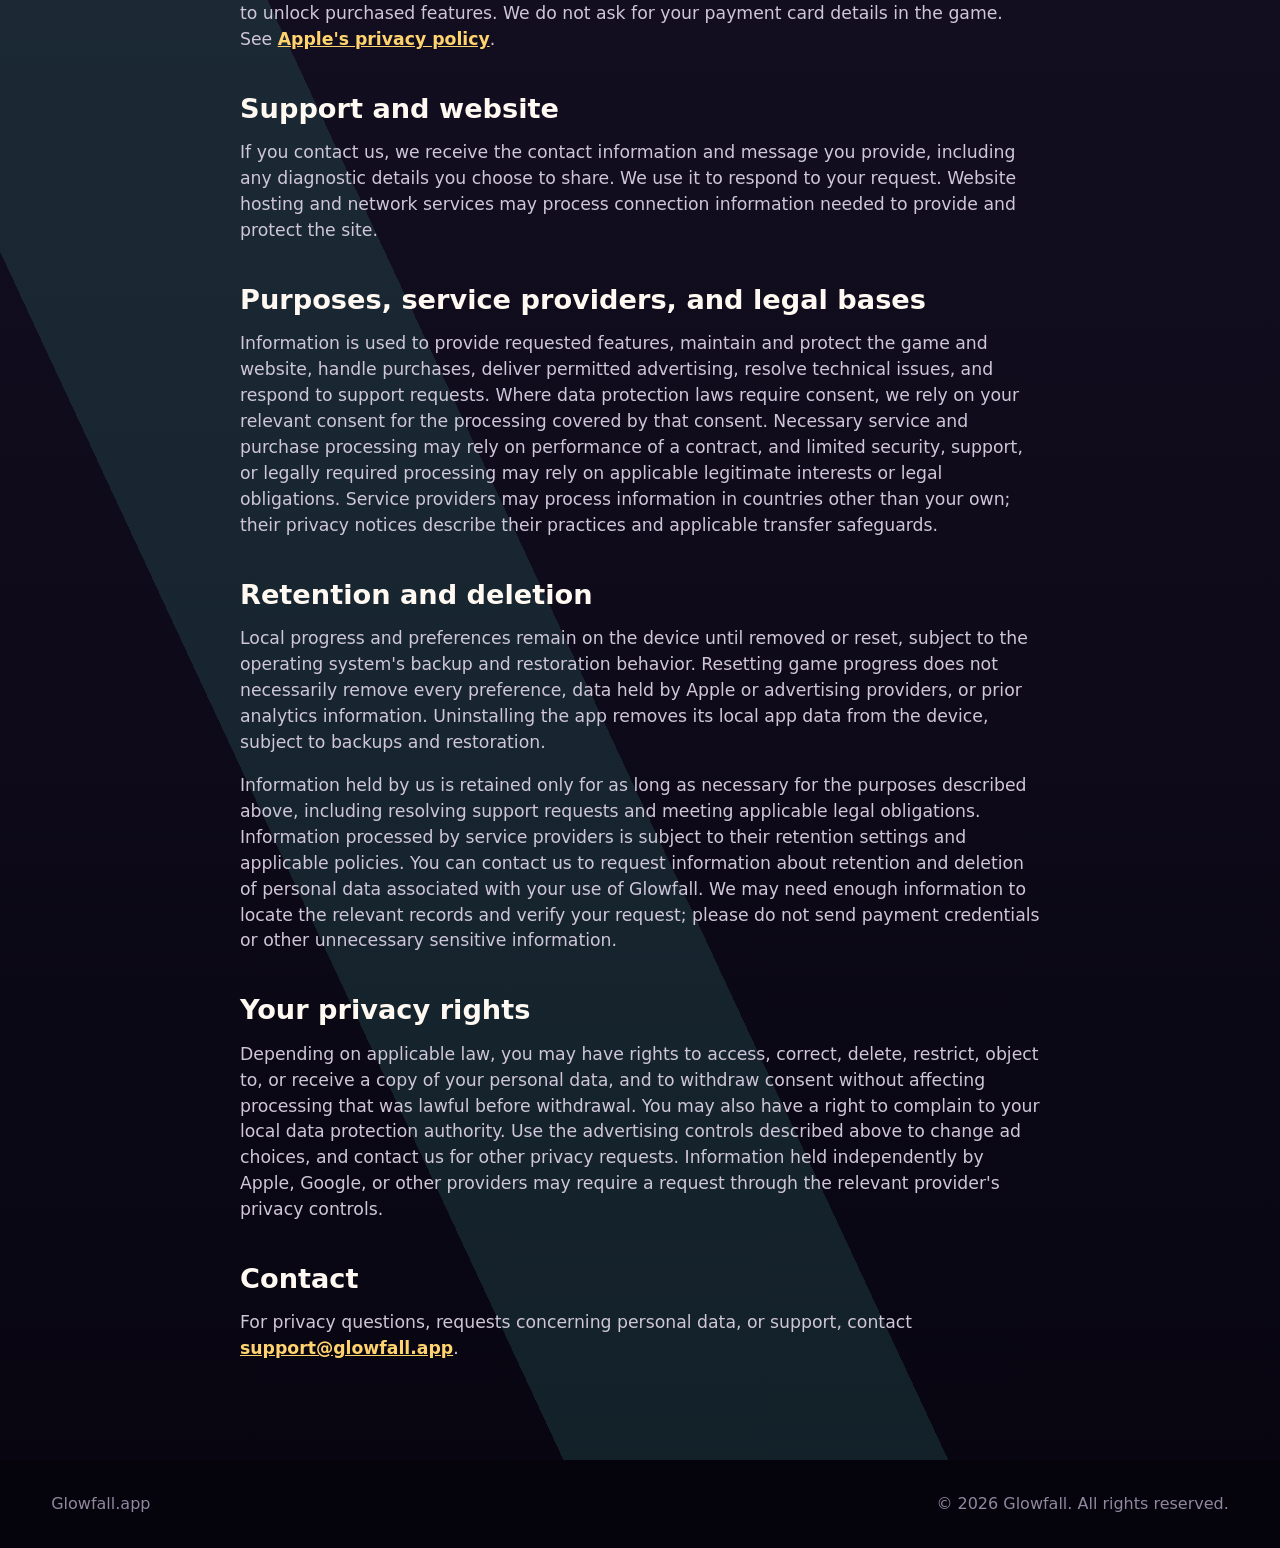
==== commit 34967aa0: "Draft updated Glowfall privacy policy for Phase 7B review" ====
--- a/privacy.html
+++ b/privacy.html
@@ -26,27 +26,40 @@
 
     <main>
       <section class="legal-page">
-        <p class="eyebrow">Effective May 25, 2026</p>
+        <p class="eyebrow">Updated November 2026</p>
         <h1>Privacy Policy</h1>
-        <p>Glowfall is a mobile game by Tendonlife. This policy explains what information may be collected when you use Glowfall and how it is used.</p>
+        <p>Glowfall is a mobile puzzle game provided by Tendonlife. This policy explains how information is handled when you play, use optional features, visit this website, or contact us. Data handling can vary by app version, region, device settings, and the choices you make.</p>
 
-        <h2>Information We Collect</h2>
-        <p>Glowfall may collect gameplay and app activity data, such as level starts, level results, purchases, settings choices, ad interactions, crash reports, diagnostics, device information, and general usage events. Some progress data is stored locally on your device.</p>
+        <h2>Game progress and preferences</h2>
+        <p>Glowfall stores game progress, recovery information, accessibility preferences, and other settings on your device so you can resume play. Your device or operating system may include app data in backups depending on your settings. Game progress does not require you to grant advertising tracking permission.</p>
 
-        <h2>Ads and Tracking</h2>
-        <p>Glowfall may show ads through Google AdMob. If you allow tracking on iOS, ads may be personalized and ad performance may be measured. If you do not allow tracking, Glowfall can continue using non-personalized ads where available.</p>
+        <h2>Advertising and your choices</h2>
+        <p>Glowfall uses Google AdMob and Google's User Messaging Platform to manage ad privacy choices and deliver ads. Depending on your region, consent, and SDK configuration, Google and its advertising partners may process device or advertising identifiers, IP-derived approximate location, advertising interactions, usage information, and diagnostics. This information can be used to deliver ads, measure performance, and operate and protect the advertising service. Non-personalized ads may still involve processing data.</p>
+        <p>Where available, use Settings &gt; Privacy and ads &gt; Privacy Choices to review or change your regional advertising consent. The Personalized Ads setting and iOS tracking permission are separate from regional consent. You can change app tracking permission in iOS Settings &gt; Privacy &amp; Security &gt; Tracking. You may play without granting tracking permission; optional ads or rewarded continues may be unavailable. Remove Ads is an optional purchase, not a requirement to decline tracking.</p>
+        <p>Learn more about Google's handling of information in its <a href="https://policies.google.com/privacy">privacy policy</a> and <a href="https://policies.google.com/technologies/partner-sites">partner sites explanation</a>.</p>
 
-        <h2>Analytics and Crash Reports</h2>
-        <p>Glowfall uses Firebase Analytics and Firebase Crashlytics to understand app performance, gameplay flow, crashes, and technical issues. This helps improve stability, balance, and the overall game experience.</p>
+        <h2>Analytics, attribution, and crash reports</h2>
+        <p>Earlier versions of Glowfall use Firebase Analytics, Firebase Crashlytics, and AppsFlyer for usage measurement, technical diagnostics, and app attribution. Depending on the version and service configuration, information can include app or installation identifiers, device information, gameplay and settings events, purchase and advertising events, and crash diagnostics. These services help understand app performance and improve the game. App-owned Firebase and AppsFlyer measurement is disabled in the privacy-hardened release when that release becomes available; disabling measurement does not automatically delete information collected by earlier versions. Google AdMob may still process information for advertising independently.</p>
+        <p>See <a href="https://firebase.google.com/support/privacy">Firebase privacy information</a> and <a href="https://www.appsflyer.com/legal/privacy-policy/">AppsFlyer's privacy policy</a>. Your tracking permission does not by itself represent consent to all analytics or diagnostic processing.</p>
 
-        <h2>Game Center and Purchases</h2>
-        <p>If you use Apple Game Center, Apple may handle leaderboard and achievement information according to Apple’s own policies. Purchases and restore purchases are processed by Apple through the App Store.</p>
+        <h2>Game Center and purchases</h2>
+        <p>If you choose to use Game Center, Apple processes Game Center account, leaderboard, score, and achievement information under its own terms. Purchases and restoration are handled through Apple's App Store and StoreKit; Glowfall uses verified purchase information to unlock purchased features. We do not ask for your payment card details in the game. See <a href="https://www.apple.com/legal/privacy/">Apple's privacy policy</a>.</p>
 
-        <h2>How We Use Information</h2>
-        <p>Information is used to operate the game, improve gameplay balance, fix crashes, provide ads and rewards, support purchases, prevent abuse, and respond to support requests.</p>
+        <h2>Support and website</h2>
+        <p>If you contact us, we receive the contact information and message you provide, including any diagnostic details you choose to share. We use it to respond to your request. Website hosting and network services may process connection information needed to provide and protect the site.</p>
+
+        <h2>Purposes, service providers, and legal bases</h2>
+        <p>Information is used to provide requested features, maintain and protect the game and website, handle purchases, deliver permitted advertising, resolve technical issues, and respond to support requests. Where data protection laws require consent, we rely on your relevant consent for the processing covered by that consent. Necessary service and purchase processing may rely on performance of a contract, and limited security, support, or legally required processing may rely on applicable legitimate interests or legal obligations. Service providers may process information in countries other than your own; their privacy notices describe their practices and applicable transfer safeguards.</p>
+
+        <h2>Retention and deletion</h2>
+        <p>Local progress and preferences remain on the device until removed or reset, subject to the operating system's backup and restoration behavior. Resetting game progress does not necessarily remove every preference, data held by Apple or advertising providers, or prior analytics information. Uninstalling the app removes its local app data from the device, subject to backups and restoration.</p>
+        <p>Information held by us is retained only for as long as necessary for the purposes described above, including resolving support requests and meeting applicable legal obligations. Information processed by service providers is subject to their retention settings and applicable policies. You can contact us to request information about retention and deletion of personal data associated with your use of Glowfall. We may need enough information to locate the relevant records and verify your request; please do not send payment credentials or other unnecessary sensitive information.</p>
+
+        <h2>Your privacy rights</h2>
+        <p>Depending on applicable law, you may have rights to access, correct, delete, restrict, object to, or receive a copy of your personal data, and to withdraw consent without affecting processing that was lawful before withdrawal. You may also have a right to complain to your local data protection authority. Use the advertising controls described above to change ad choices, and contact us for other privacy requests. Information held independently by Apple, Google, or other providers may require a request through the relevant provider's privacy controls.</p>
 
         <h2>Contact</h2>
-        <p>For privacy questions or support, contact <a href="mailto:support@glowfall.app">support@glowfall.app</a>.</p>
+        <p>For privacy questions, requests concerning personal data, or support, contact <a href="mailto:support@glowfall.app">support@glowfall.app</a>.</p>
       </section>
     </main>
 
